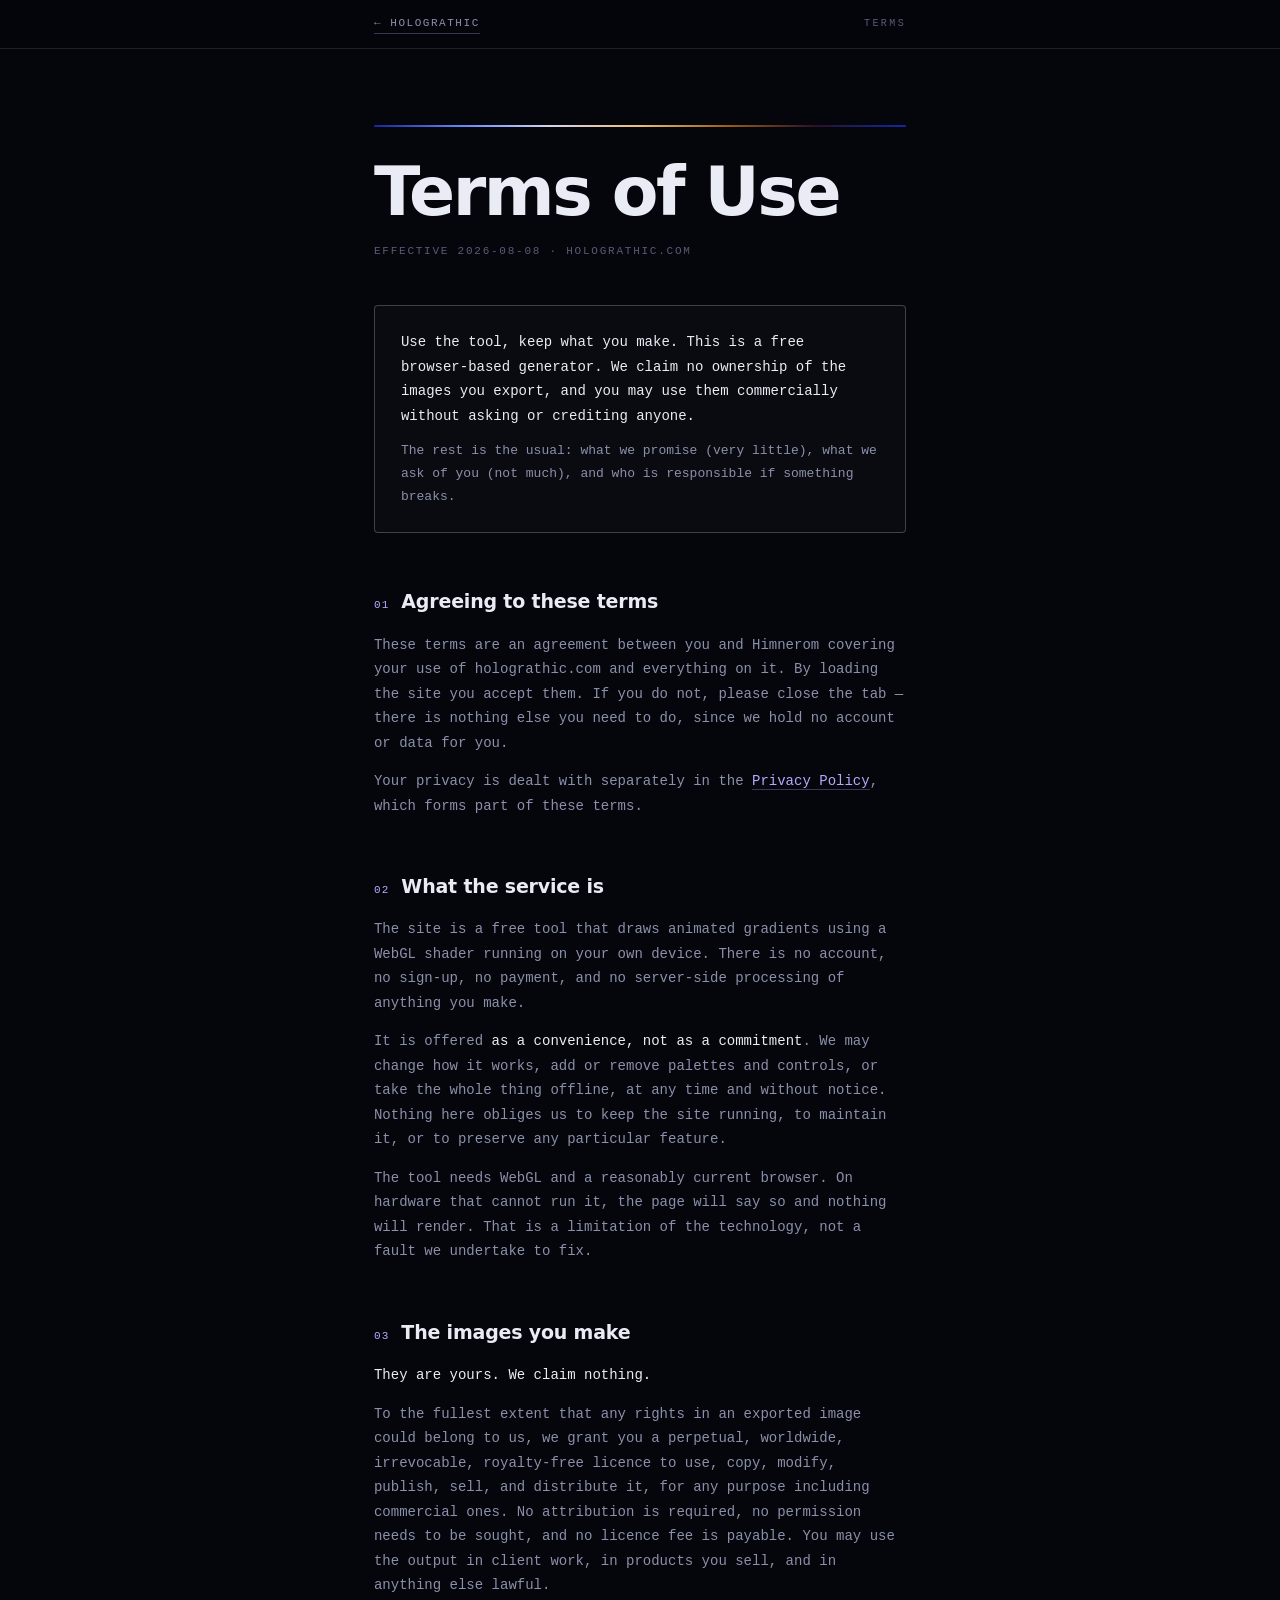
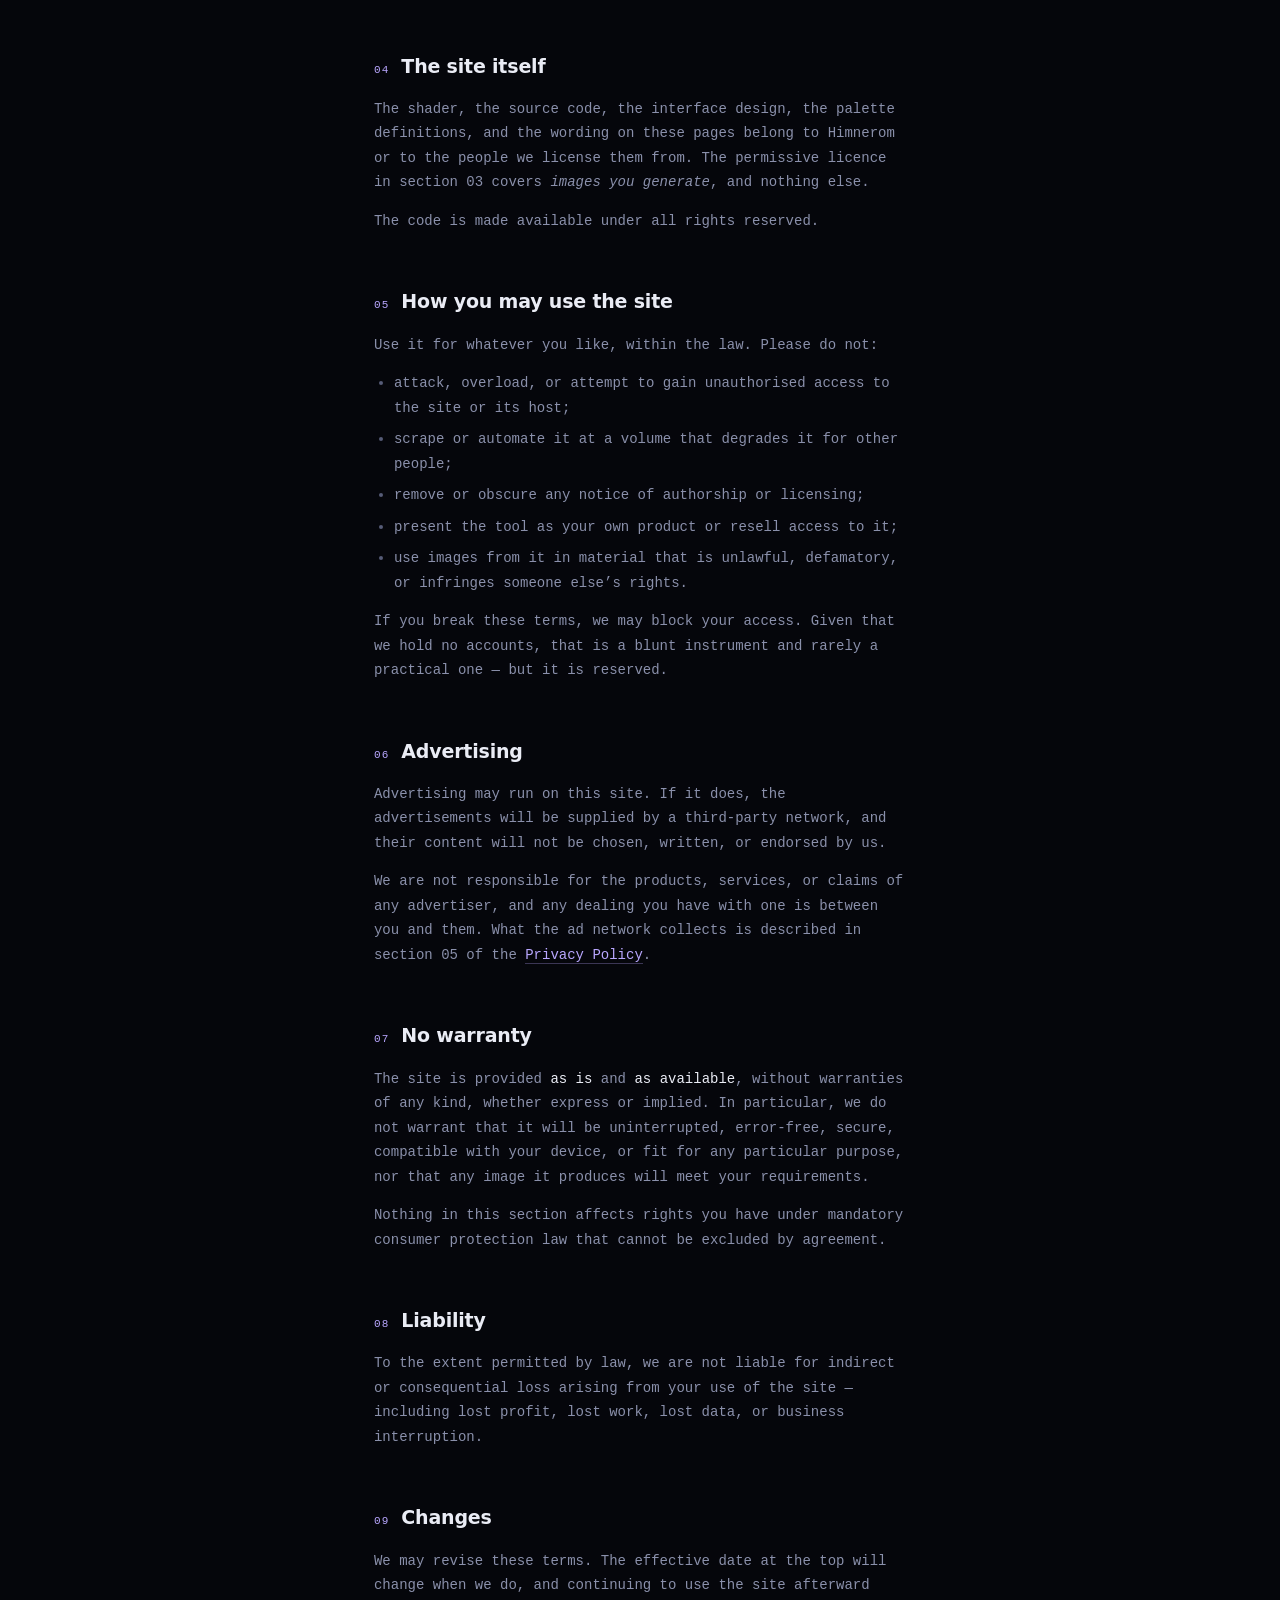
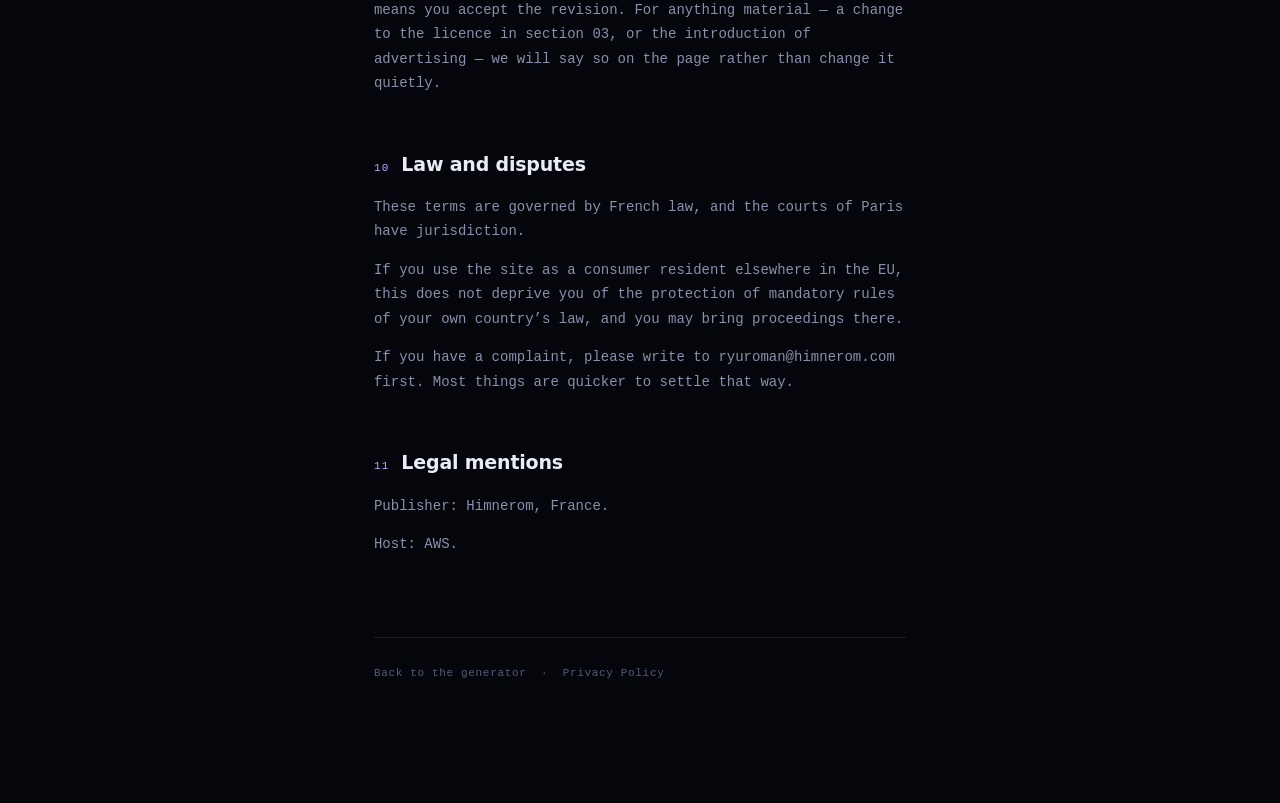
==== terms.html @ 6d22ae38 "add privacy" ====
<!DOCTYPE html>
<html lang="en">
<head>
    <meta charset="utf-8">
    <meta name="viewport" content="width=device-width, initial-scale=1">
    <title>Holograthic | Terms of Use</title>
    <meta name="description" content="Terms of use for Holograthic.">
    <meta name="robots" content="noindex, follow">

    <style>
        @font-face{ font-family:'Syne'; src:url('fonts/syne-800.woff2') format('woff2');
            font-weight:800; font-style:normal; font-display:swap; }
        @font-face{ font-family:'IBM Plex Mono'; src:url('fonts/plex-mono-400.woff2') format('woff2');
            font-weight:400; font-style:normal; font-display:swap; }
        :root{
            --ink:#EAECF5; --ink-dim:#8A90AB; --ink-faint:#565C77;
            --accent:#B9A7FF; --hair:rgba(255,255,255,.10); --hair-lit:rgba(255,255,255,.22);
            --display:'Syne','Trebuchet MS',system-ui,sans-serif;
            --mono:'IBM Plex Mono',ui-monospace,'SF Mono',Menlo,monospace;
            /* sampled directly from the shipped "Oil" palette */
            --spectrum:linear-gradient(90deg,#1228a4 0%,#688aff 17%,#d5d4ed 33%,#edbd74 50%,#975b14 67%,#2a112c 83%,#1228a4 100%);
        }
        *{ box-sizing:border-box; }
        html{ scroll-behavior:smooth; }
        body{
            margin:0; background:#05060B; color:var(--ink);
            font-family:var(--mono); font-size:14px; line-height:1.75;
            -webkit-font-smoothing:antialiased;
        }
        .wrap{ max-width:70ch; margin:0 auto; padding:0 28px 120px; }

        /* --- top bar --- */
        .bar{
            position:sticky; top:0; z-index:5;
            background:rgba(5,6,11,.82);
            -webkit-backdrop-filter:blur(14px); backdrop-filter:blur(14px);
            border-bottom:1px solid var(--hair);
        }
        .bar-in{
            max-width:70ch; margin:0 auto; padding:14px 28px;
            display:flex; justify-content:space-between; align-items:center;
        }
        .back{
            color:var(--ink-dim); text-decoration:none; font-size:11px;
            letter-spacing:.14em; text-transform:uppercase; transition:color .16s;
        }
        .back:hover,.back:focus-visible{ color:var(--ink); }
        .bar-in span{ font-size:10px; letter-spacing:.24em; text-transform:uppercase; color:var(--ink-faint); }

        /* --- masthead --- */
        header.top{ padding:76px 0 0; }
        .rule{ height:2px; background:var(--spectrum); border-radius:2px; margin-bottom:34px; }
        h1{
            font-family:var(--display); font-weight:800;
            font-size:clamp(40px,7vw,68px); line-height:.92; letter-spacing:-.035em; margin:0 0 18px;
        }
        .dateline{ font-size:11px; letter-spacing:.16em; text-transform:uppercase; color:var(--ink-faint); margin:0; }

        /* --- the honest summary --- */
        .callout{
            margin:44px 0 8px; padding:24px 26px;
            border:1px solid var(--hair-lit); border-radius:4px;
            background:rgba(255,255,255,.025);
        }
        .callout p{ margin:0; color:var(--ink); }
        .callout p + p{ margin-top:12px; color:var(--ink-dim); font-size:13px; }

        /* --- sections --- */
        section{ margin-top:52px; }
        h2{
            font-family:var(--display); font-weight:600;
            font-size:19px; letter-spacing:-.01em; margin:0 0 14px;
            display:flex; align-items:baseline; gap:12px;
        }
        h2::before{
            content:attr(data-n); font-family:var(--mono); font-weight:400;
            font-size:11px; color:var(--accent); letter-spacing:.1em;
        }
        h3{ font-family:var(--display); font-weight:600; font-size:15px;
            color:var(--ink); margin:30px 0 12px; letter-spacing:-.005em; }
        p{ margin:0 0 14px; color:var(--ink-dim); }
        p strong{ color:var(--ink); font-weight:500; }
        ul{ margin:0 0 14px; padding-left:20px; color:var(--ink-dim); }
        li{ margin-bottom:7px; }
        li::marker{ color:var(--ink-faint); }
        a{ color:var(--accent); text-decoration:none; border-bottom:1px solid rgba(185,167,255,.3); }
        a:hover,a:focus-visible{ border-bottom-color:var(--accent); }
        code{
            font-size:12.5px; color:var(--ink); background:rgba(255,255,255,.06);
            padding:1px 5px; border-radius:3px;
        }

        /* placeholders you must replace before publishing */
        .fill{
            color:#0B0B12; background:var(--accent); font-weight:500;
            padding:1px 7px; border-radius:3px; white-space:nowrap; font-size:12.5px;
        }

        /* editor notes — DELETE these blocks before the page goes public */
        .note{
            margin:18px 0; padding:16px 18px; border-radius:4px;
            border:1px dashed rgba(255,210,122,.36); background:rgba(255,210,122,.05);
        }
        .note b{
            display:block; font-size:10px; letter-spacing:.2em; text-transform:uppercase;
            color:#FFD27A; margin-bottom:9px; font-weight:500;
        }
        .note p{ margin:0 0 9px; color:#DCC79C; font-size:13px; }
        .note p:last-child{ margin:0; }
        .note a{ color:#FFD27A; border-bottom-color:rgba(255,210,122,.35); }
        .note code{ background:rgba(255,210,122,.1); color:#F0DDB4; }

        footer{
            margin-top:80px; padding-top:26px; border-top:1px solid var(--hair);
            font-size:11px; letter-spacing:.06em; color:var(--ink-faint);
        }
        footer a{ color:var(--ink-faint); border-bottom-color:transparent; }
        footer a:hover{ color:var(--ink-dim); }

        @media (max-width:640px){
            .wrap,.bar-in{ padding-left:20px; padding-right:20px; }
            header.top{ padding-top:48px; }
            body{ font-size:13.5px; }
        }
        @media (prefers-reduced-motion:reduce){ html{ scroll-behavior:auto; } *{ transition:none !important; } }
    </style></head>
<body>

<nav class="bar">
    <div class="bar-in">
        <a class="back" href="index.html">&larr; Holograthic</a>
        <span>Terms</span>
    </div>
</nav>

<div class="wrap">

    <header class="top">
        <div class="rule"></div>
        <h1>Terms of Use</h1>
        <p class="dateline">Effective 2026-08-08 &middot; holograthic.com</p>
    </header>

    <div class="callout">
        <p><strong>Use the tool, keep what you make.</strong> This is a free browser-based generator. We claim no ownership of the images you export, and you may use them commercially without asking or crediting anyone.</p>
        <p>The rest is the usual: what we promise (very little), what we ask of you (not much), and who is responsible if something breaks.</p>
    </div>

    <section>
        <h2 data-n="01">Agreeing to these terms</h2>
        <p>These terms are an agreement between you and Himnerom covering your use of holograthic.com and everything on it. By loading the site you accept them. If you do not, please close the tab &mdash; there is nothing else you need to do, since we hold no account or data for you.</p>
        <p>Your privacy is dealt with separately in the <a href="privacy.html">Privacy Policy</a>, which forms part of these terms.</p>
    </section>

    <section>
        <h2 data-n="02">What the service is</h2>
        <p>The site is a free tool that draws animated gradients using a WebGL shader running on your own device. There is no account, no sign-up, no payment, and no server-side processing of anything you make.</p>
        <p>It is offered <strong>as a convenience, not as a commitment</strong>. We may change how it works, add or remove palettes and controls, or take the whole thing offline, at any time and without notice. Nothing here obliges us to keep the site running, to maintain it, or to preserve any particular feature.</p>
        <p>The tool needs WebGL and a reasonably current browser. On hardware that cannot run it, the page will say so and nothing will render. That is a limitation of the technology, not a fault we undertake to fix.</p>
    </section>

    <section>
        <h2 data-n="03">The images you make</h2>
        <p><strong>They are yours. We claim nothing.</strong></p>
        <p>To the fullest extent that any rights in an exported image could belong to us, we grant you a perpetual, worldwide, irrevocable, royalty-free licence to use, copy, modify, publish, sell, and distribute it, for any purpose including commercial ones. No attribution is required, no permission needs to be sought, and no licence fee is payable. You may use the output in client work, in products you sell, and in anything else lawful.</p>
    </section>

    <section>
        <h2 data-n="04">The site itself</h2>
        <p>The shader, the source code, the interface design, the palette definitions, and the wording on these pages belong to Himnerom or to the people we license them from. The permissive licence in section 03 covers <em>images you generate</em>, and nothing else.</p>
        <p>The code is made available under all rights reserved.</p>
    </section>

    <section>
        <h2 data-n="05">How you may use the site</h2>
        <p>Use it for whatever you like, within the law. Please do not:</p>
        <ul>
            <li>attack, overload, or attempt to gain unauthorised access to the site or its host;</li>
            <li>scrape or automate it at a volume that degrades it for other people;</li>
            <li>remove or obscure any notice of authorship or licensing;</li>
            <li>present the tool as your own product or resell access to it;</li>
            <li>use images from it in material that is unlawful, defamatory, or infringes someone else&rsquo;s rights.</li>
        </ul>
        <p>If you break these terms, we may block your access. Given that we hold no accounts, that is a blunt instrument and rarely a practical one &mdash; but it is reserved.</p>
    </section>

    <section>
        <h2 data-n="06">Advertising</h2>
        <p>Advertising may run on this site. If it does, the advertisements will be supplied by a third-party network, and their content will not be chosen, written, or endorsed by us.</p>
        <p>We are not responsible for the products, services, or claims of any advertiser, and any dealing you have with one is between you and them. What the ad network collects is described in section 05 of the <a href="privacy.html">Privacy Policy</a>.</p>
    </section>

    <section>
        <h2 data-n="07">No warranty</h2>
        <p>The site is provided <strong>as is</strong> and <strong>as available</strong>, without warranties of any kind, whether express or implied. In particular, we do not warrant that it will be uninterrupted, error-free, secure, compatible with your device, or fit for any particular purpose, nor that any image it produces will meet your requirements.</p>
        <p>Nothing in this section affects rights you have under mandatory consumer protection law that cannot be excluded by agreement.</p>
    </section>

    <section>
        <h2 data-n="08">Liability</h2>
        <p>To the extent permitted by law, we are not liable for indirect or consequential loss arising from your use of the site &mdash; including lost profit, lost work, lost data, or business interruption.</p>
    </section>

    <section>
        <h2 data-n="09">Changes</h2>
        <p>We may revise these terms. The effective date at the top will change when we do, and continuing to use the site afterward means you accept the revision. For anything material &mdash; a change to the licence in section 03, or the introduction of advertising &mdash; we will say so on the page rather than change it quietly.</p>
    </section>

    <section>
        <h2 data-n="10">Law and disputes</h2>
        <p>These terms are governed by French law, and the courts of Paris have jurisdiction.</p>
        <p>If you use the site as a consumer resident elsewhere in the EU, this does not deprive you of the protection of mandatory rules of your own country&rsquo;s law, and you may bring proceedings there.</p>
        <p>If you have a complaint, please write to ryuroman@himnerom.com first. Most things are quicker to settle that way.</p>
    </section>

    <section>
        <h2 data-n="11">Legal mentions</h2>
        <p>Publisher: Himnerom, France.</p>
        <p>Host: AWS.</p>
    </section>

    <footer>
        <a href="index.html">Back to the generator</a> &nbsp;&middot;&nbsp; <a href="privacy.html">Privacy Policy</a>
    </footer>

</div>
</body>
</html>
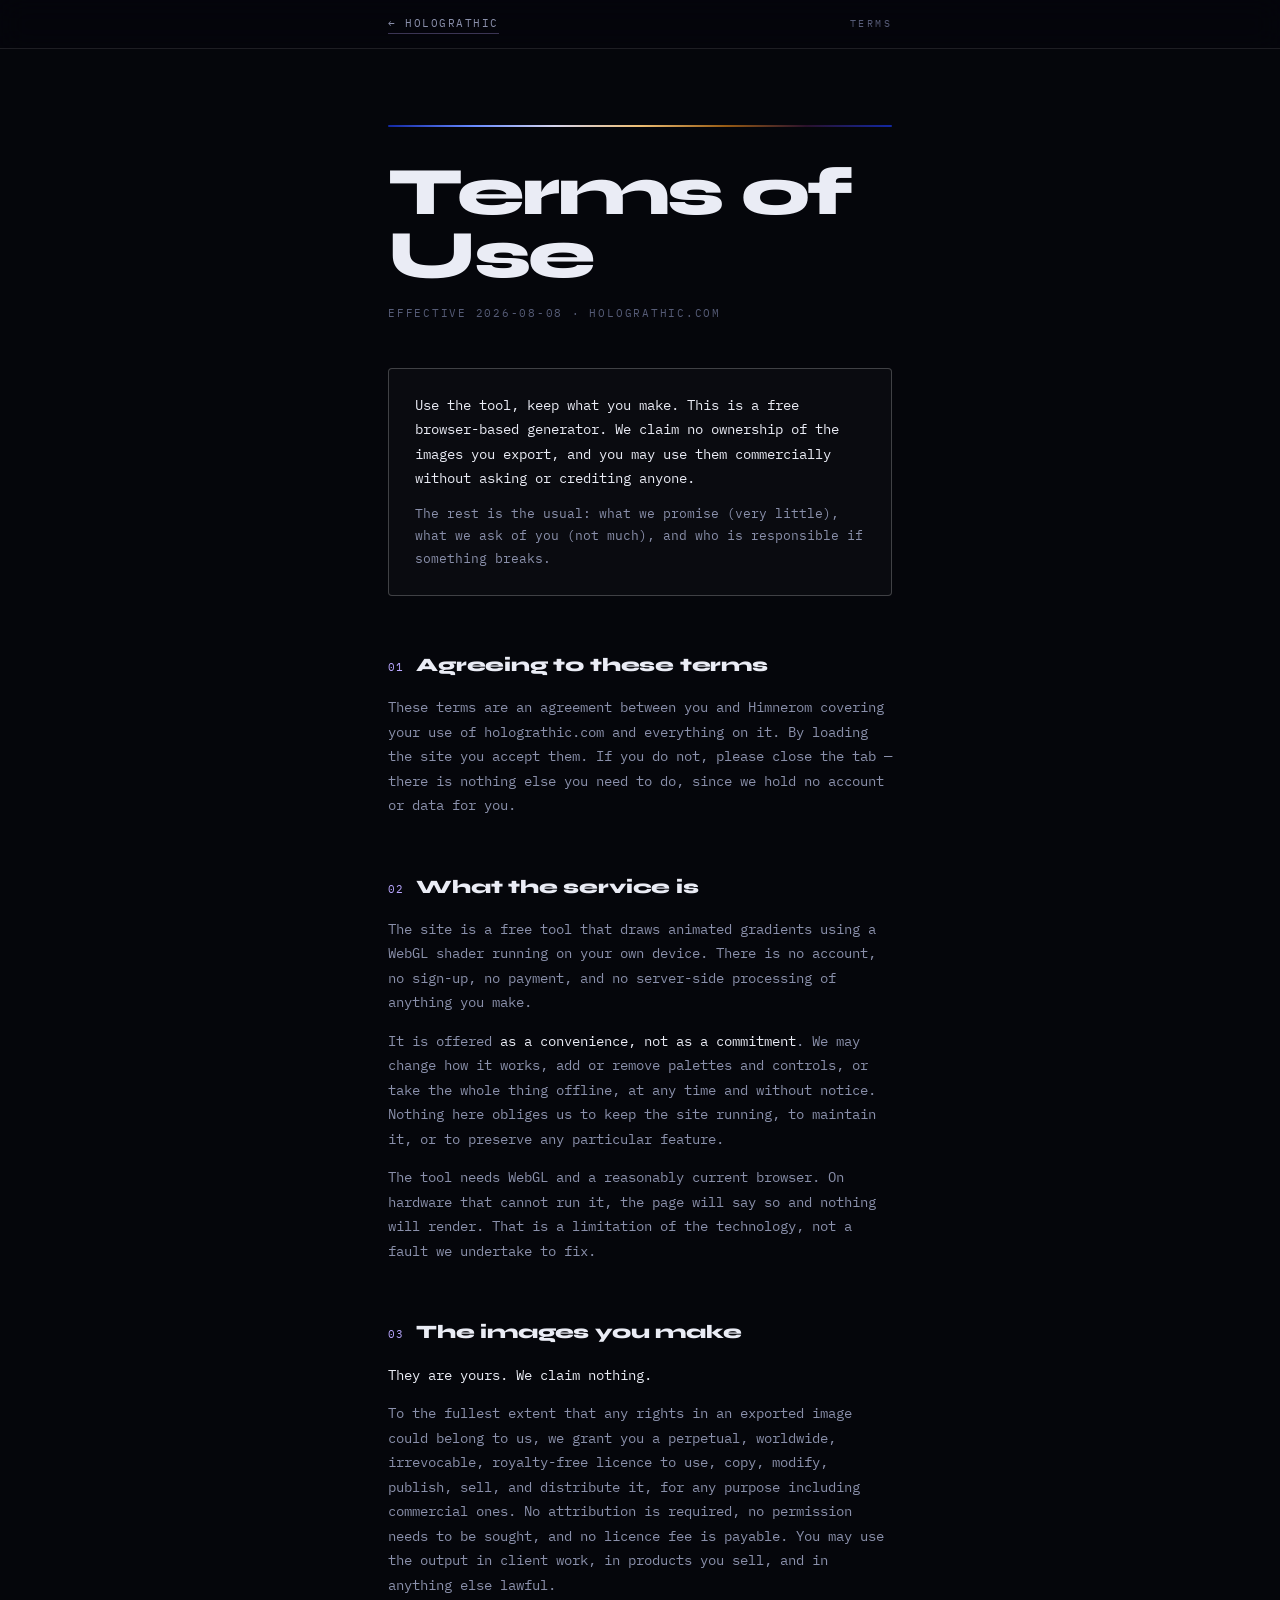
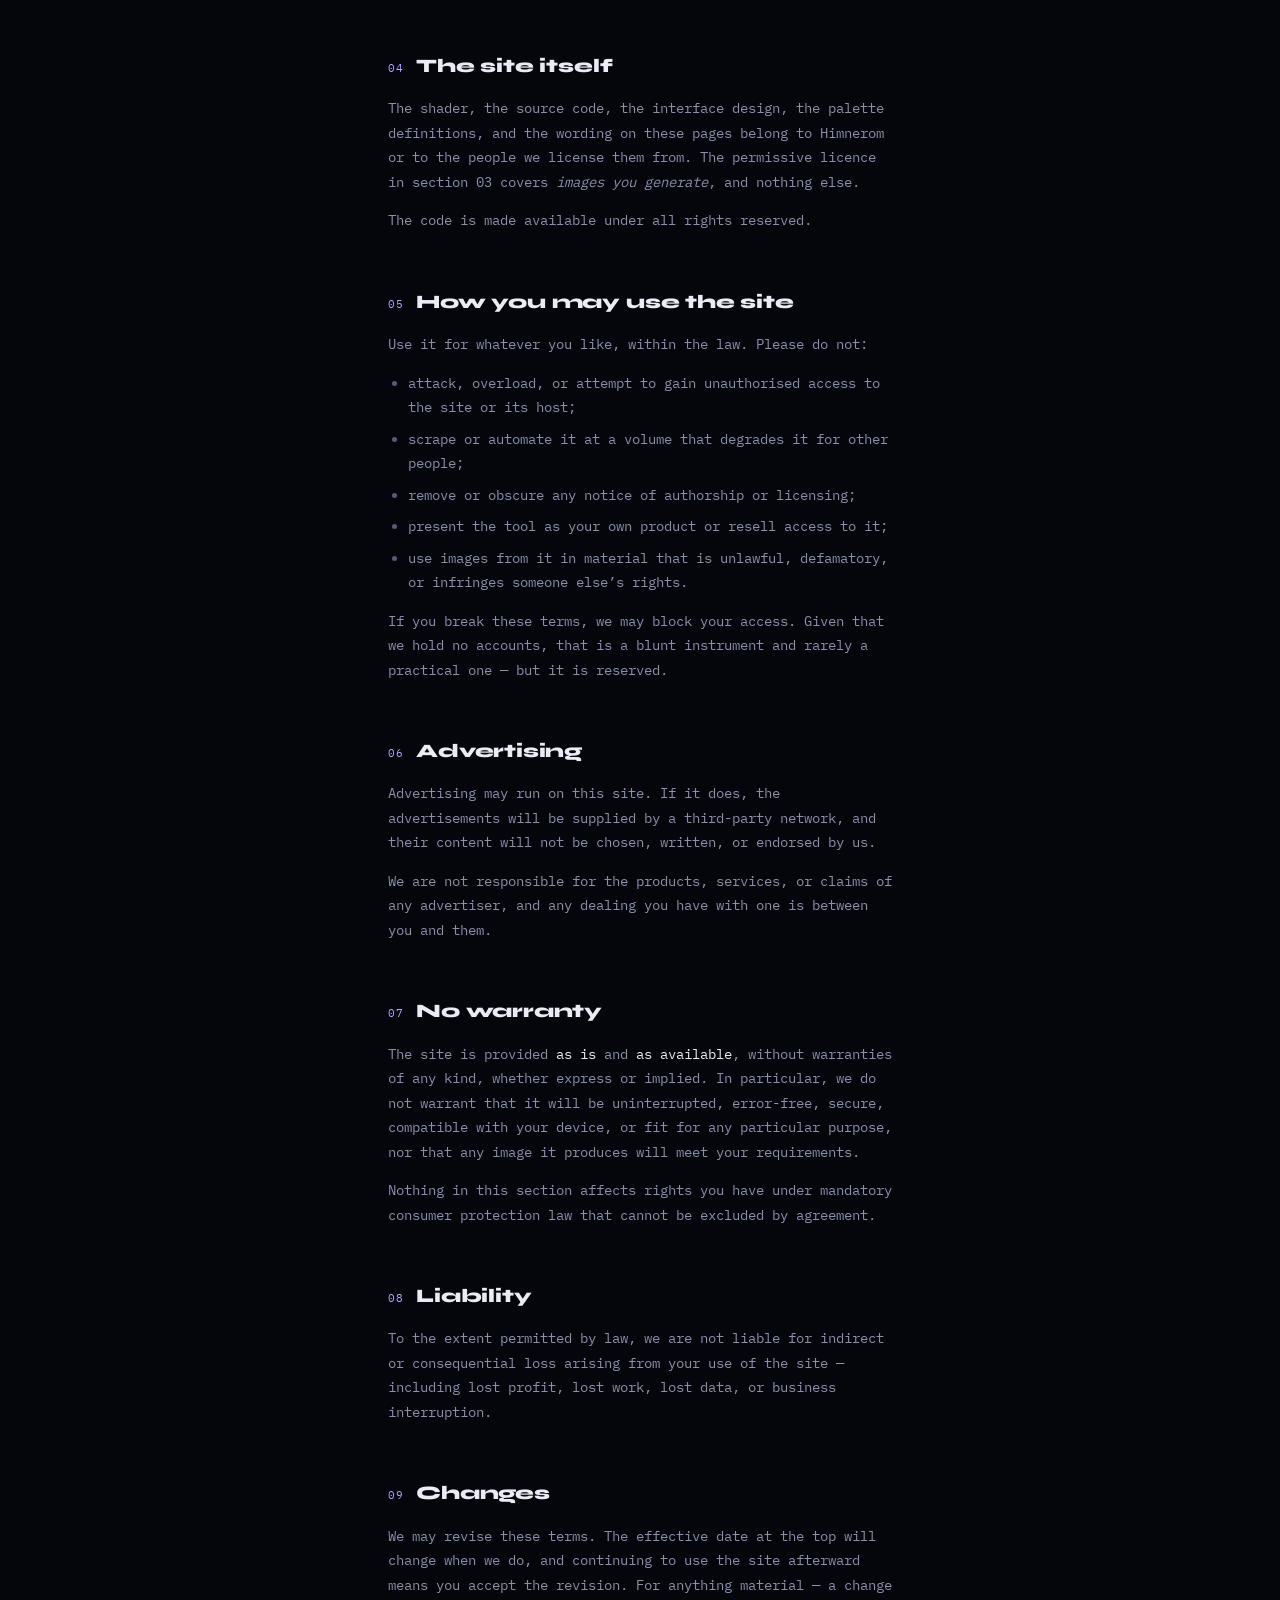
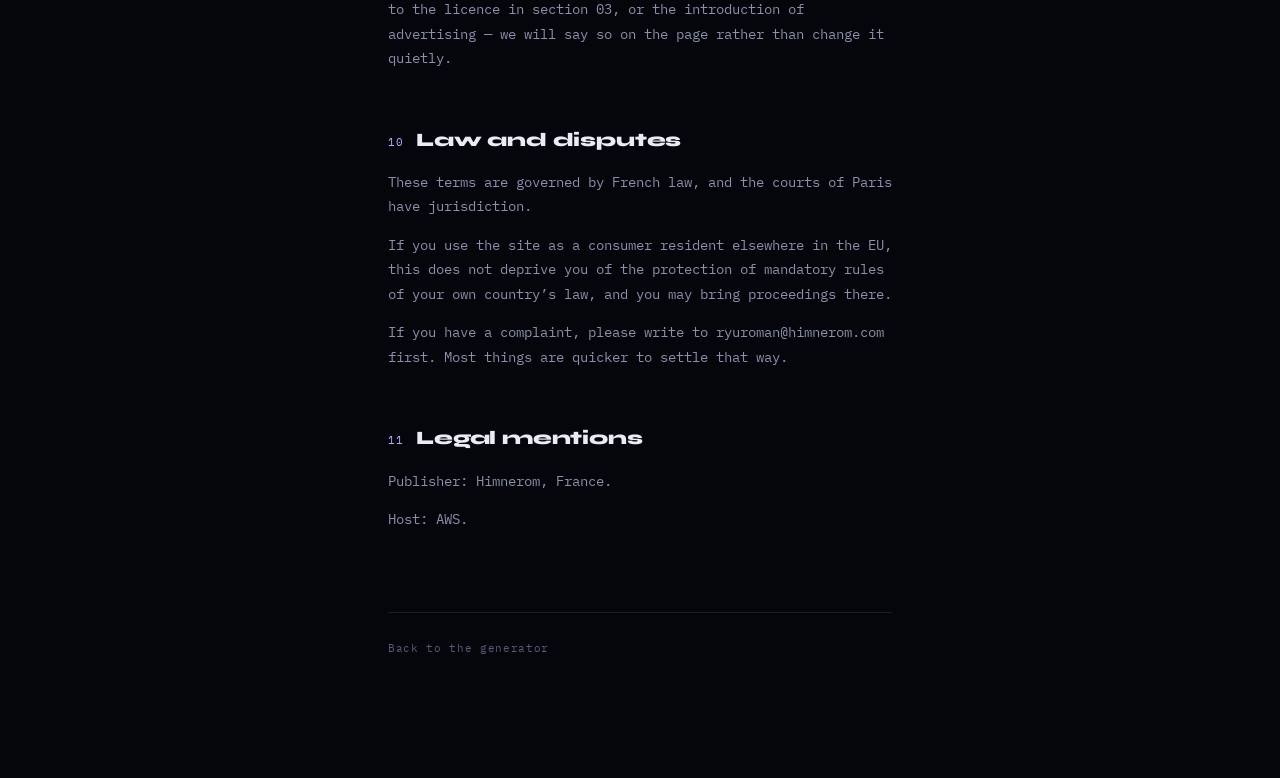
==== commit 39f239cc: "add terms" ====
--- a/terms.html
+++ b/terms.html
@@ -3,7 +3,7 @@
 <head>
     <meta charset="utf-8">
     <meta name="viewport" content="width=device-width, initial-scale=1">
-    <title>Holograthic | Terms of Use</title>
+    <title>Holographic | Terms of Use</title>
     <meta name="description" content="Terms of use for Holograthic.">
     <meta name="robots" content="noindex, follow">
 
@@ -149,7 +149,6 @@
     <section>
         <h2 data-n="01">Agreeing to these terms</h2>
         <p>These terms are an agreement between you and Himnerom covering your use of holograthic.com and everything on it. By loading the site you accept them. If you do not, please close the tab &mdash; there is nothing else you need to do, since we hold no account or data for you.</p>
-        <p>Your privacy is dealt with separately in the <a href="privacy.html">Privacy Policy</a>, which forms part of these terms.</p>
     </section>
 
     <section>
@@ -187,7 +186,7 @@
     <section>
         <h2 data-n="06">Advertising</h2>
         <p>Advertising may run on this site. If it does, the advertisements will be supplied by a third-party network, and their content will not be chosen, written, or endorsed by us.</p>
-        <p>We are not responsible for the products, services, or claims of any advertiser, and any dealing you have with one is between you and them. What the ad network collects is described in section 05 of the <a href="privacy.html">Privacy Policy</a>.</p>
+        <p>We are not responsible for the products, services, or claims of any advertiser, and any dealing you have with one is between you and them.</p>
     </section>
 
     <section>
@@ -220,7 +219,7 @@
     </section>
 
     <footer>
-        <a href="index.html">Back to the generator</a> &nbsp;&middot;&nbsp; <a href="privacy.html">Privacy Policy</a>
+        <a href="/">Back to the generator</a>
     </footer>
 
 </div>
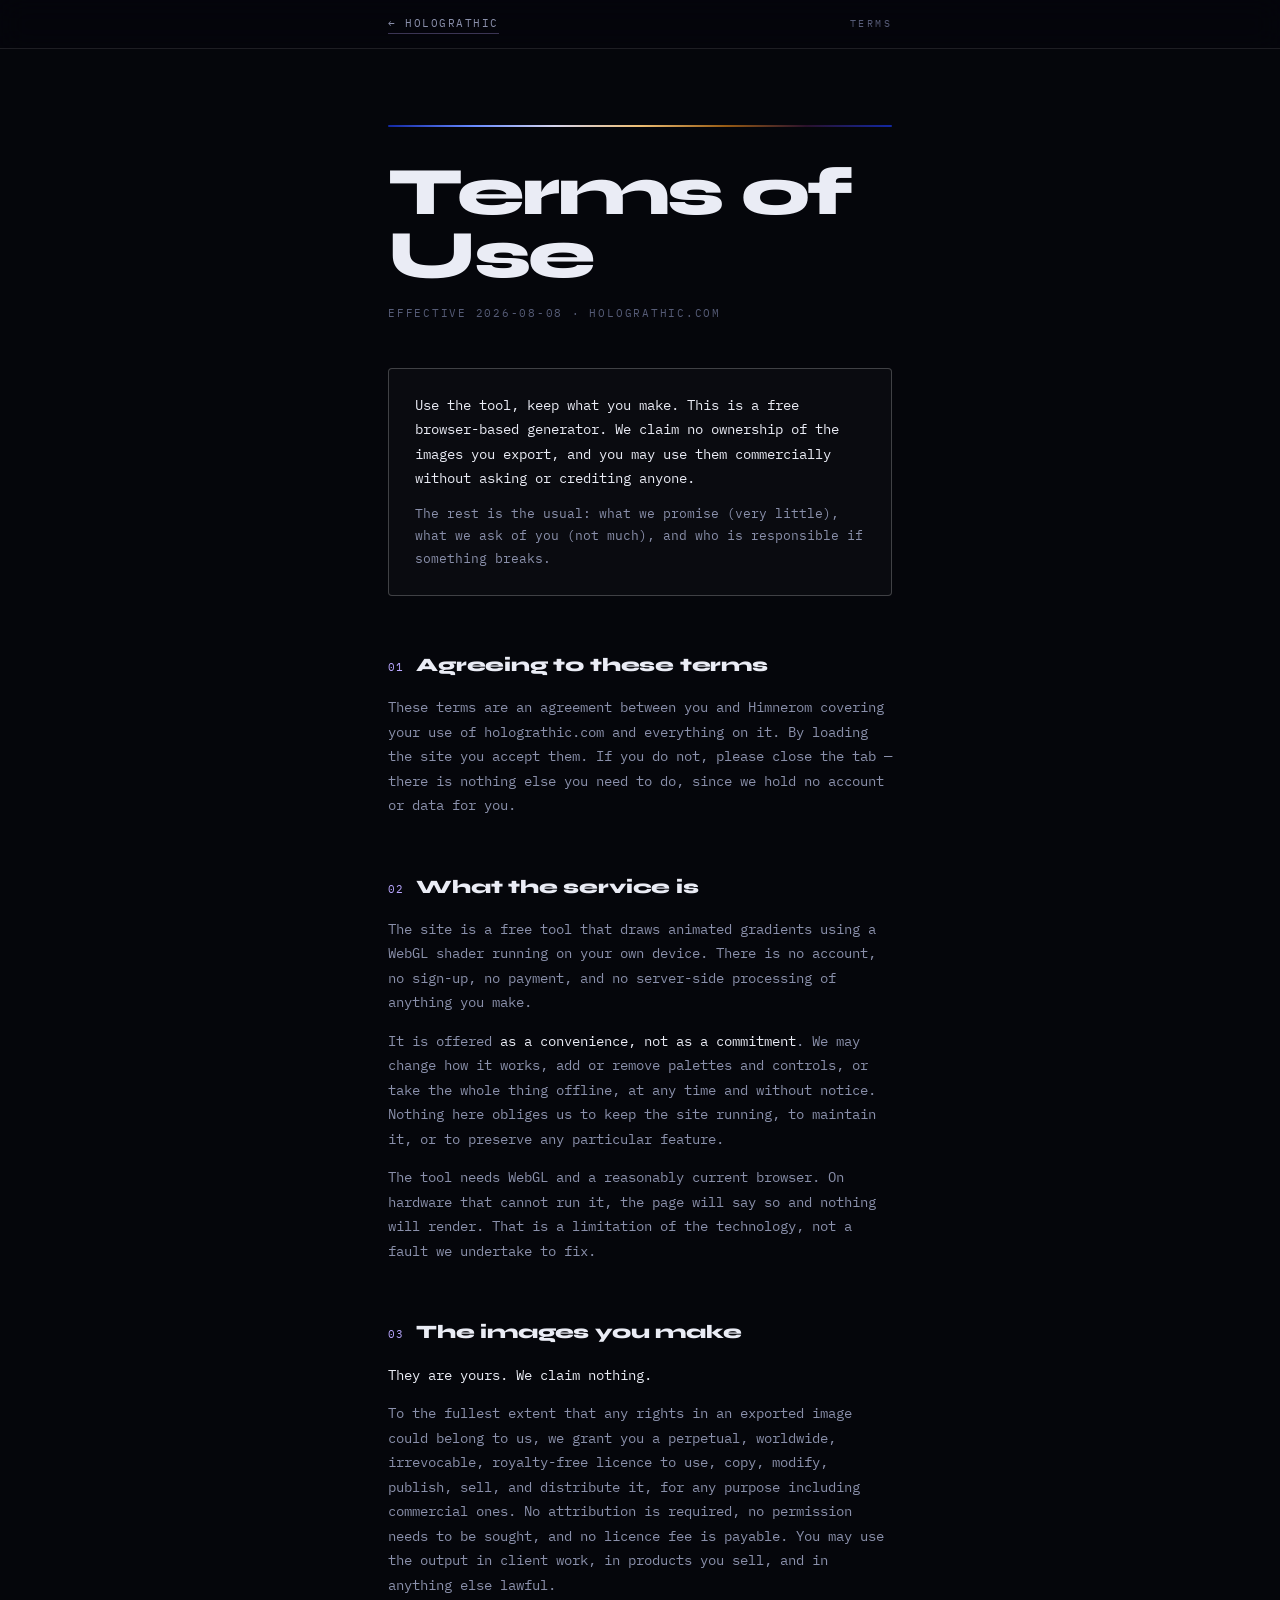
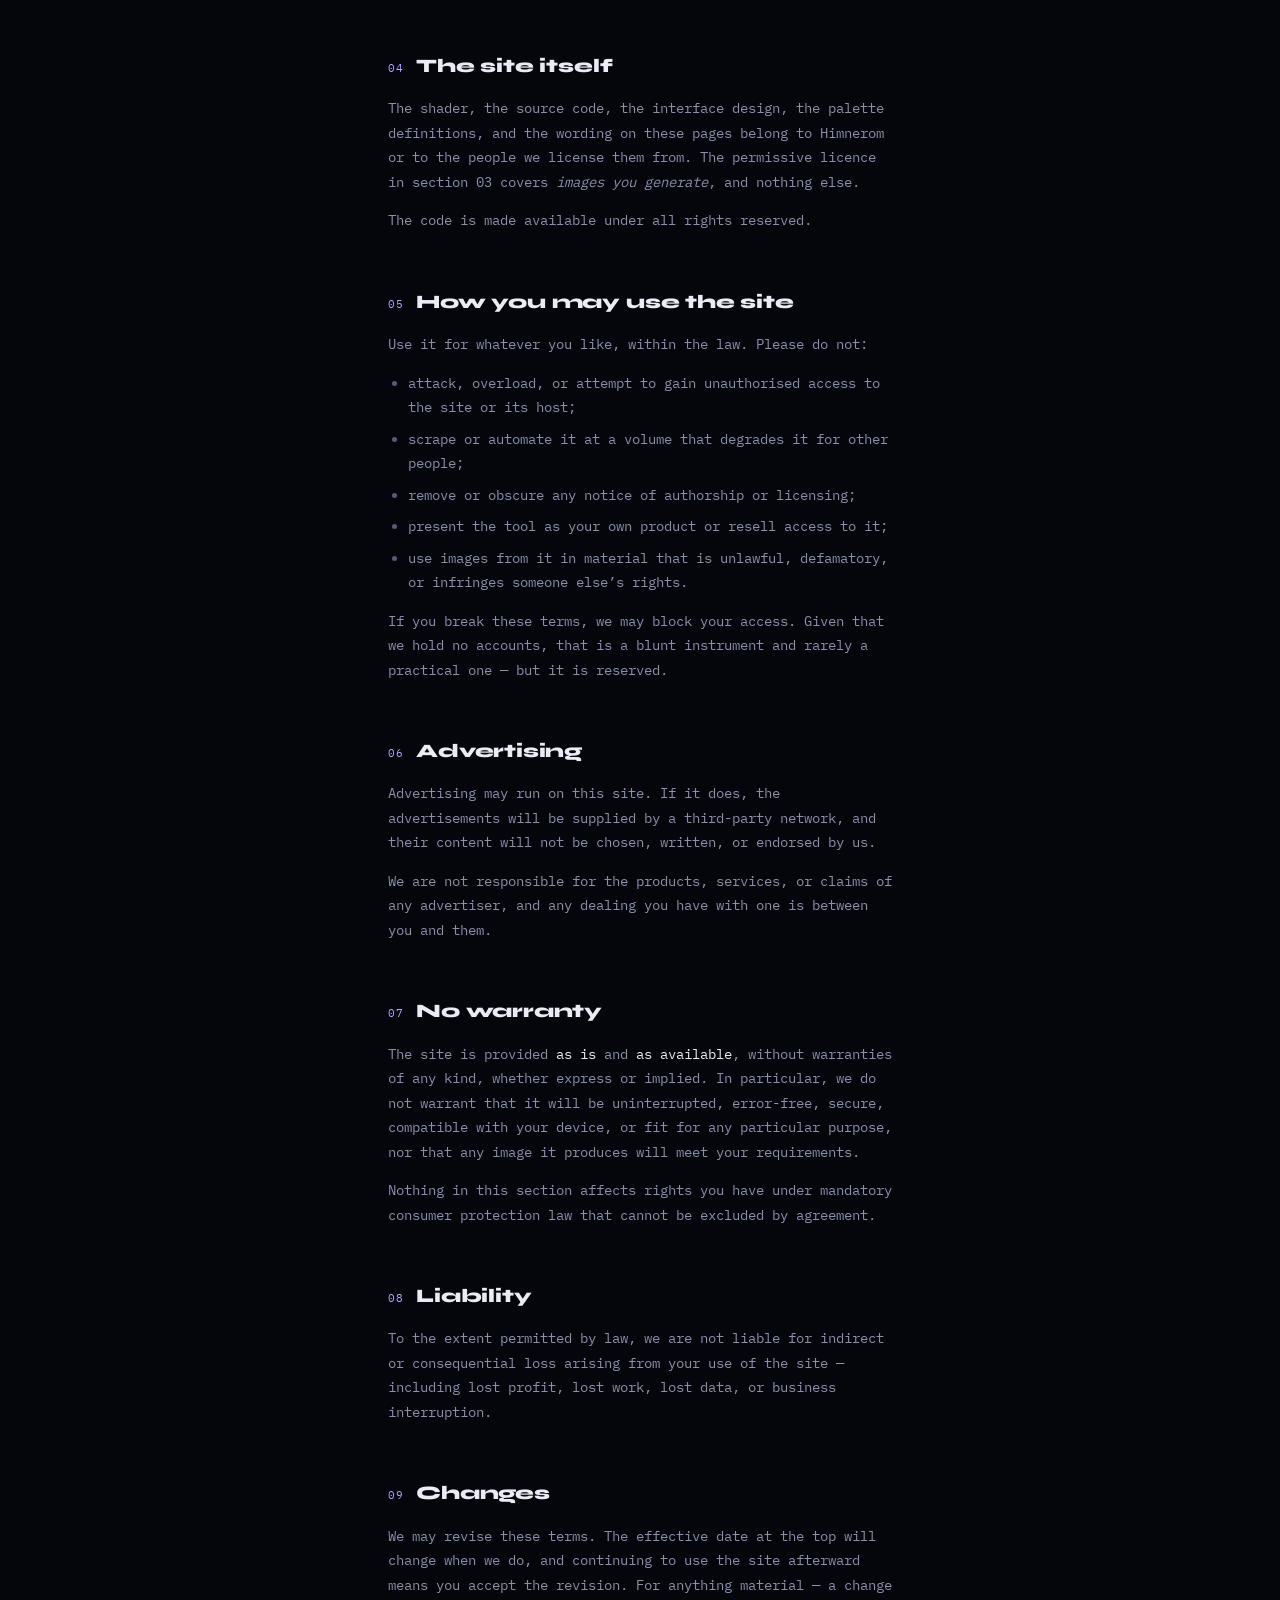
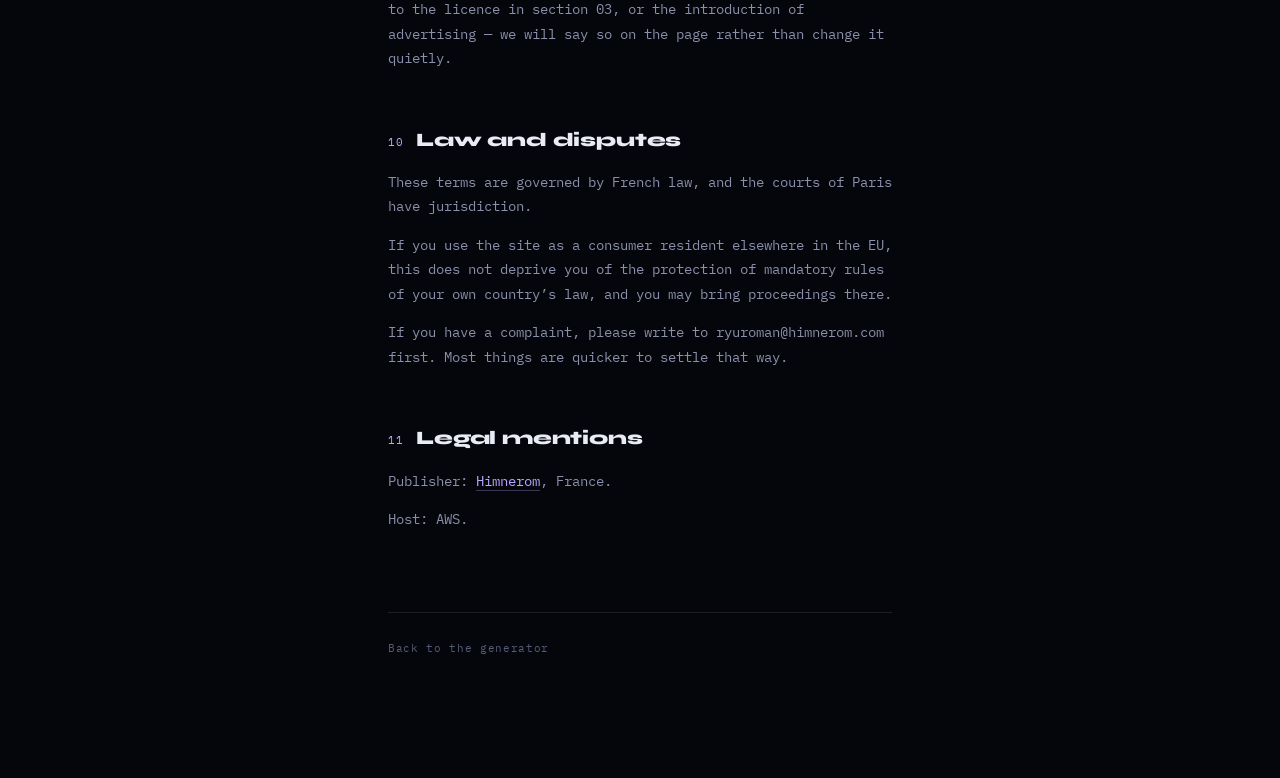
==== commit 8590e78f: "Add link" ====
--- a/terms.html
+++ b/terms.html
@@ -3,9 +3,14 @@
 <head>
     <meta charset="utf-8">
     <meta name="viewport" content="width=device-width, initial-scale=1">
+
     <title>Holographic | Terms of Use</title>
     <meta name="description" content="Terms of use for Holograthic.">
-    <meta name="robots" content="noindex, follow">
+
+    <meta name="theme-color" content="#7987F0">
+    <link rel="apple-touch-icon" href="icons/icon-192.png">
+    <link rel="icon" type="image/png" href="favicon.png"/>
+    <link rel="manifest" href="manifest.json">
 
     <style>
         @font-face{ font-family:'Syne'; src:url('fonts/syne-800.woff2') format('woff2');
@@ -89,18 +94,6 @@
             font-size:12.5px; color:var(--ink); background:rgba(255,255,255,.06);
             padding:1px 5px; border-radius:3px;
         }
-
-        /* placeholders you must replace before publishing */
-        .fill{
-            color:#0B0B12; background:var(--accent); font-weight:500;
-            padding:1px 7px; border-radius:3px; white-space:nowrap; font-size:12.5px;
-        }
-
-        /* editor notes — DELETE these blocks before the page goes public */
-        .note{
-            margin:18px 0; padding:16px 18px; border-radius:4px;
-            border:1px dashed rgba(255,210,122,.36); background:rgba(255,210,122,.05);
-        }
         .note b{
             display:block; font-size:10px; letter-spacing:.2em; text-transform:uppercase;
             color:#FFD27A; margin-bottom:9px; font-weight:500;
@@ -214,7 +207,7 @@
 
     <section>
         <h2 data-n="11">Legal mentions</h2>
-        <p>Publisher: Himnerom, France.</p>
+        <p>Publisher: <a href="https://himnerom.com/" target="_blank" rel="noopener noreferrer">Himnerom</a>, France.</p>
         <p>Host: AWS.</p>
     </section>
 
@@ -223,5 +216,8 @@
     </footer>
 
 </div>
+
+<script data-goatcounter="https://rain.goatcounter.com/count"
+        async src="//gc.zgo.at/count.js"></script>
 </body>
 </html>
